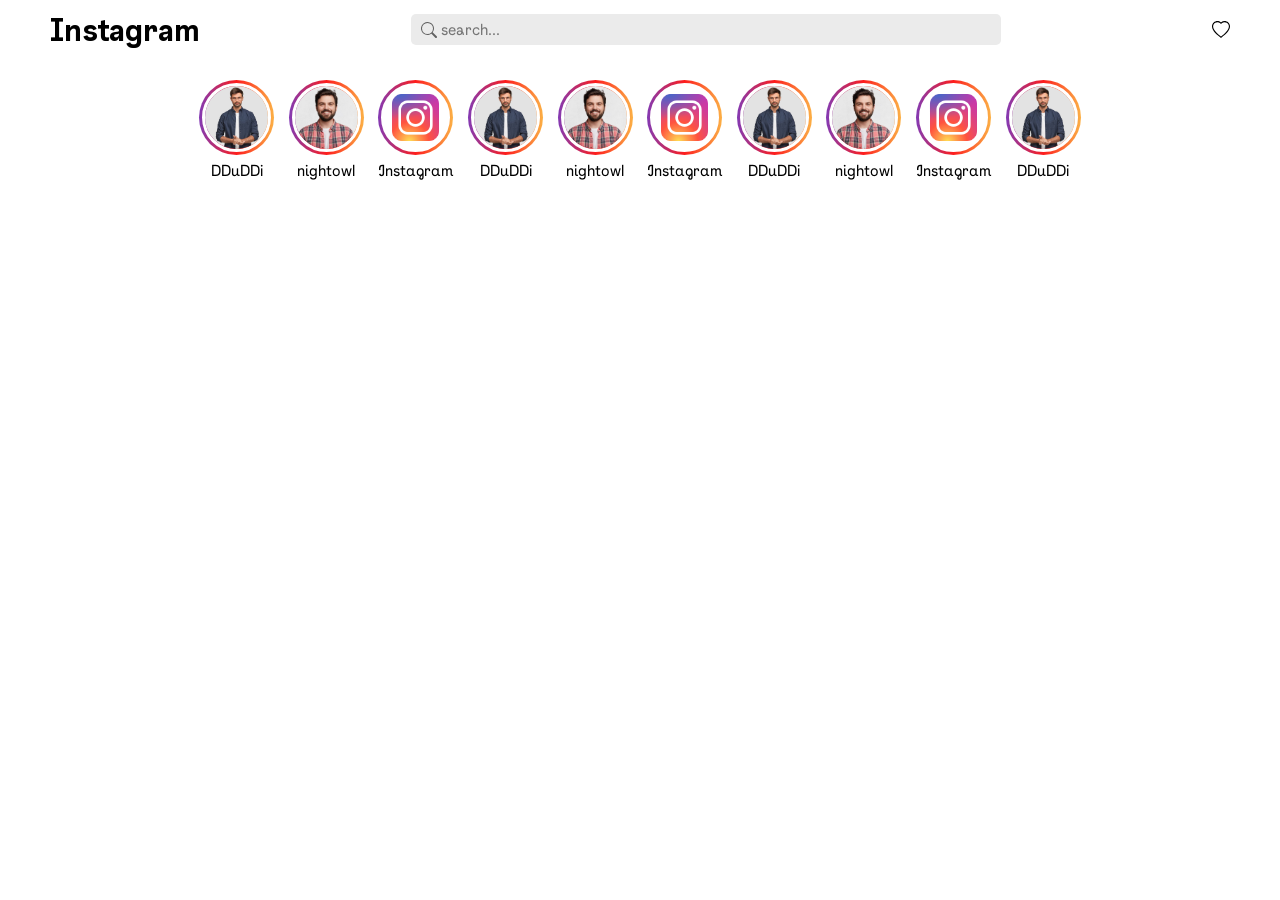
==== index.html @ c5d00a2c "first commit" ====
<!DOCTYPE html>
<html lang="en">
<head>
    <meta charset="UTF-8">
    <meta name="viewport" content="width=device-width, initial-scale=1.0">
    <title>Instagram</title>
    <link rel="shortcut icon" href="assets/img/favicon.ico" type="image/x-icon">
    <link rel="stylesheet" href="assets/css/swiper-bundle.min.css">
    <link rel="stylesheet" href="assets/css/base.css">
    <link rel="stylesheet" href="assets/css/home.css">
</head>
<body>
    <header>
        <h1>Instagram</h1>
        <div>
            <input type="search" placeholder="search...">
            <svg class="searchIcon" xmlns="http://www.w3.org/2000/svg" width="16" height="16" fill="currentColor" class="bi bi-search" viewBox="0 0 16 16">
                <path d="M11.742 10.344a6.5 6.5 0 1 0-1.397 1.398h-.001q.044.06.098.115l3.85 3.85a1 1 0 0 0 1.415-1.414l-3.85-3.85a1 1 0 0 0-.115-.1zM12 6.5a5.5 5.5 0 1 1-11 0 5.5 5.5 0 0 1 11 0"/>
            </svg>
        </div>
        <svg xmlns="http://www.w3.org/2000/svg" width="18" height="18" fill="currentColor" viewBox="0 0 16 16">
            <path d="m8 2.748-.717-.737C5.6.281 2.514.878 1.4 3.053c-.523 1.023-.641 2.5.314 4.385.92 1.815 2.834 3.989 6.286 6.357 3.452-2.368 5.365-4.542 6.286-6.357.955-1.886.838-3.362.314-4.385C13.486.878 10.4.28 8.717 2.01zM8 15C-7.333 4.868 3.279-3.04 7.824 1.143q.09.083.176.171a3 3 0 0 1 .176-.17C12.72-3.042 23.333 4.867 8 15"/>
        </svg>
    </header>
    <main>
        <section class="swiper story">
            <div class="swiper-wrapper">
                <div class="swiper-slide">
                    <div class="storyImage">
                        <img src="assets/img/prof1.jpg" alt="">
                    </div>
                    <span>DDuDDi</span>
                </div>
                <div class="swiper-slide">
                    <div class="storyImage">
                        <img src="assets/img/prof2.jpg" alt="">
                    </div>
                    <span>nightowl</span>
                </div>
                <div class="swiper-slide">
                    <div class="storyImage">
                        <img src="assets/img/favicon.png" alt="">
                    </div>
                    <span>Instagram</span>
                </div>

                <div class="swiper-slide">
                    <div class="storyImage">
                        <img src="assets/img/prof1.jpg" alt="">
                    </div>
                    <span>DDuDDi</span>
                </div>
                <div class="swiper-slide">
                    <div class="storyImage">
                        <img src="assets/img/prof2.jpg" alt="">
                    </div>
                    <span>nightowl</span>
                </div>
                <div class="swiper-slide">
                    <div class="storyImage">
                        <img src="assets/img/favicon.png" alt="">
                    </div>
                    <span>Instagram</span>
                </div>

                <div class="swiper-slide">
                    <div class="storyImage">
                        <img src="assets/img/prof1.jpg" alt="">
                    </div>
                    <span>DDuDDi</span>
                </div>
                <div class="swiper-slide">
                    <div class="storyImage">
                        <img src="assets/img/prof2.jpg" alt="">
                    </div>
                    <span>nightowl</span>
                </div>
                <div class="swiper-slide">
                    <div class="storyImage">
                        <img src="assets/img/favicon.png" alt="">
                    </div>
                    <span>Instagram</span>
                </div>

                <div class="swiper-slide">
                    <div class="storyImage">
                        <img src="assets/img/prof1.jpg" alt="">
                    </div>
                    <span>DDuDDi</span>
                </div>
                <div class="swiper-slide">
                    <div class="storyImage">
                        <img src="assets/img/prof2.jpg" alt="">
                    </div>
                    <span>nightowl</span>
                </div>
                <div class="swiper-slide">
                    <div class="storyImage">
                        <img src="assets/img/favicon.png" alt="">
                    </div>
                    <span>Instagram</span>
                </div>

                <div class="swiper-slide">
                    <div class="storyImage">
                        <img src="assets/img/prof1.jpg" alt="">
                    </div>
                    <span>DDuDDi</span>
                </div>
                <div class="swiper-slide">
                    <div class="storyImage">
                        <img src="assets/img/prof2.jpg" alt="">
                    </div>
                    <span>nightowl</span>
                </div>
                <div class="swiper-slide">
                    <div class="storyImage">
                        <img src="assets/img/favicon.png" alt="">
                    </div>
                    <span>Instagram</span>
                </div>
            </div>
            <div class="swiper-pagination"></div>
        </section>
    </main>
</body>
<script src="assets/js/swiper-bundle.min.js"></script>
<script src="assets/js/home.js"></script>
</html>
---- assets/css/base.css ----
@font-face {
    font-family:'font1';
    src: url('../font/InstagramSans.ttf');
}
@font-face {
    font-family:'font1';
    src: url('../font/InstagramSanLight.ttf');
    font-weight:lighter;
}
@font-face {
    font-family:'font1';
    src: url('../font/InstagramSansBold.ttf');
    font-weight:bold;
}
@font-face {
    font-family:'font1';
    src: url('../font/InstagramSansMedium.ttf');
    font-weight:400;
}
@font-face {
    font-family:'font1';
    src: url('../font/InstagramSansHeadline.otf');
    font-weight:bolder;
}
:root{
    --bg:#fff;
    --fg:#000;
}
*{
    margin:0;
    padding:0;
    box-sizing:border-box;
    font-family:'font1';
}
body, html{
    width:100%;
    min-height:100vh;
}
body{
    background-color:var(--bg);
    color:var(--fg);
    font-family:'font1';
    -webkit-font-smoothing:antialiased;
    -moz-osx-font-smoothing:grayscale;
    text-rendering:optimizeLegibility;
    overflow-x:hidden;
}
input{
    border:none;
    border-radius:5px;
    outline:none;
    padding:5px;
}
header{
    display:flex;
    justify-content:space-between;
    align-items:center;
    padding:10px 50px;
    line-height:40px;
}
header > h1{
    font-weight:'bold';
}
header input{
    width:100%;
    background-color:rgb(235, 235, 235);
    font-size:16px;
    padding-left:30px;
}
header > div{
    position: relative;
    width:50%;
}
header .searchIcon{
    position:absolute;
    top:50%;
    transform:translateY(-50%);
    left:10px;
    color:rgb(97, 97, 97);
}
main{
    width:70%;
    min-height:80vh;
    margin:10px auto;
}

@media (max-width: 700px){
    main{
        width:100%;
    }
}
---- assets/css/home.css ----
section.story{
    display:flex;
    gap:10px;
    width:100%;
}
section.story > .swiper-wrapper > div{
    display:flex;
    flex-direction:column;
    align-items:center;
    gap:5px;
    padding:10px;
}
@keyframes rotateAnimation{
    0%{
        transform:rotate(0deg);
    }
    100%{
        transform:rotate(360deg);
    }
}
section.story .storyImage{
    display:flex;
    flex-direction:column;
    width:75px;
    background: linear-gradient(
        to right,
        #833ab4,#fd1d1d,#fcb045
    );
    border-radius:50%;
    padding:3px;
}
section.story .storyImage:hover{
    animation: rotateAnimation 2s linear infinite;
}
section.story .storyImage:hover > img{
    animation: rotateAnimation 2s linear infinite reverse;
}
section.story img{
    position: relative;
    aspect-ratio:1;
    border-radius:50%;
    border:3px solid #fff;
    object-fit:cover;
    background:#fff;
}
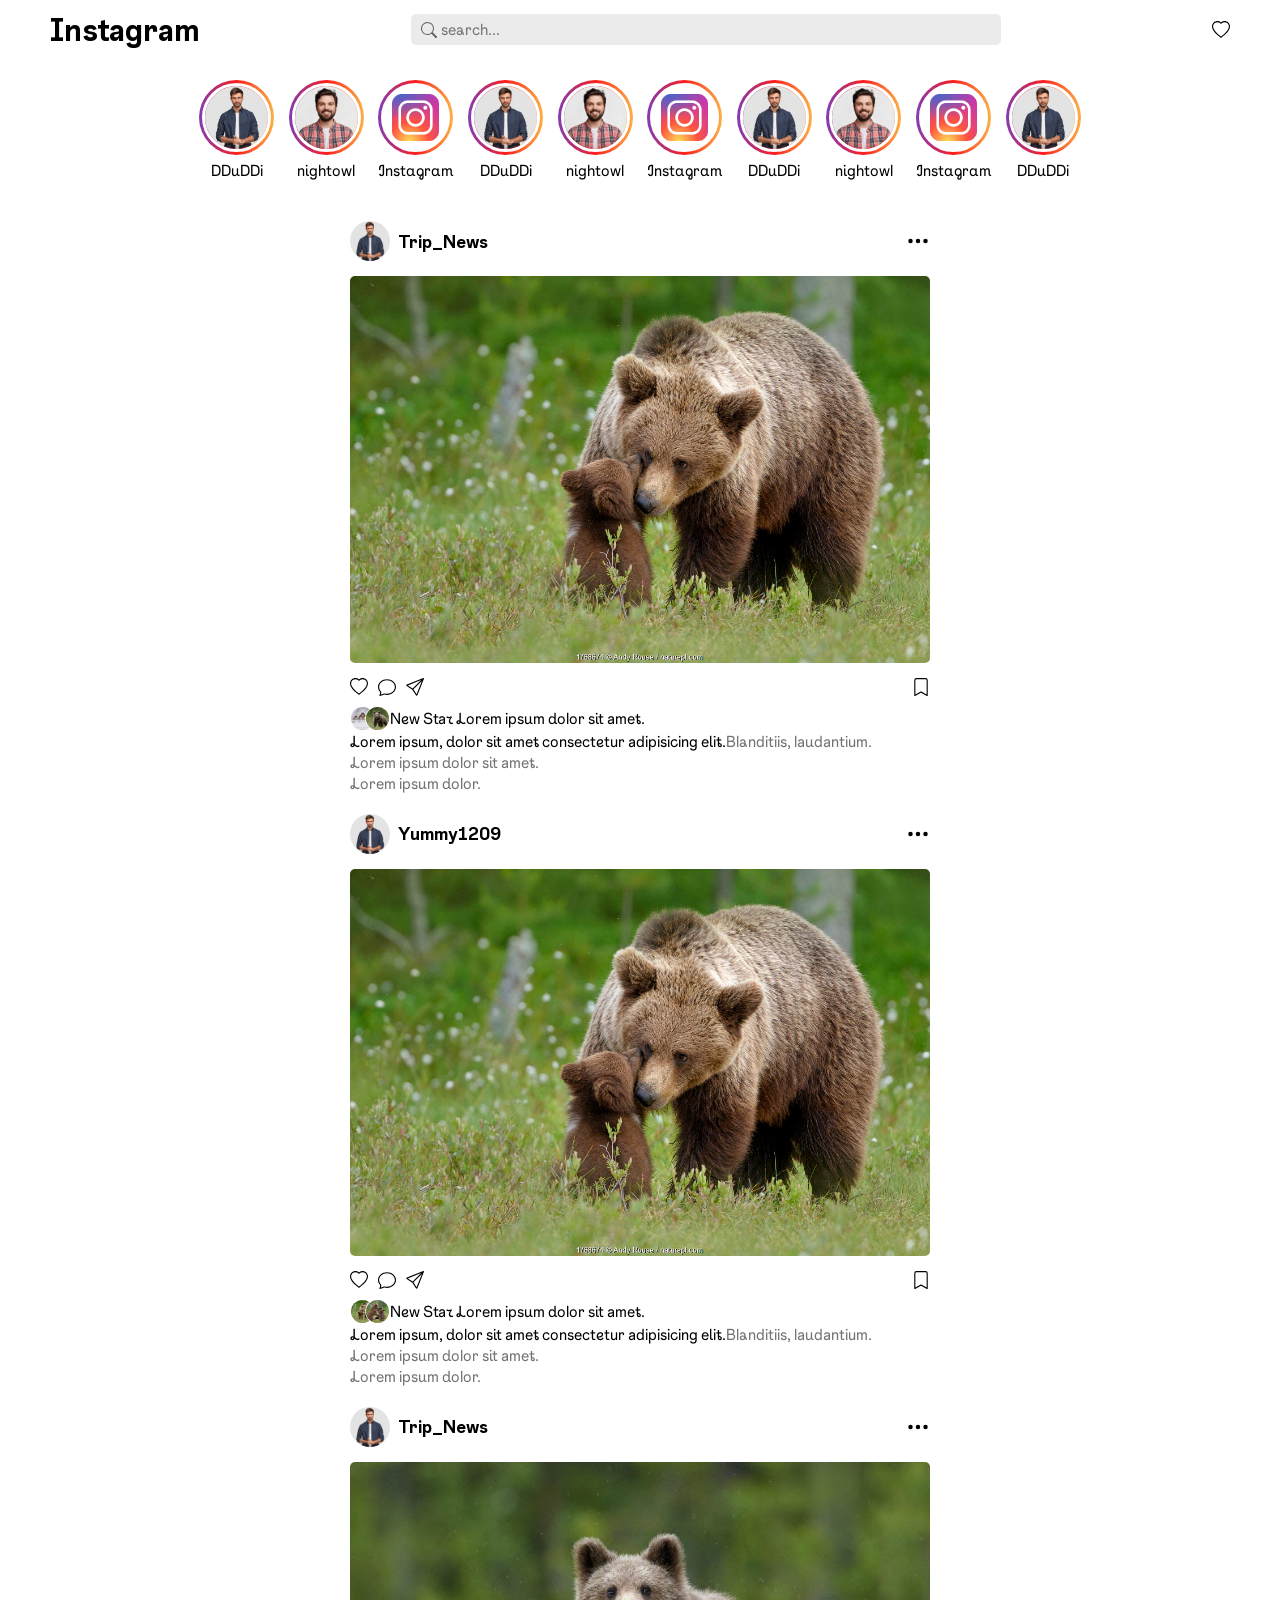
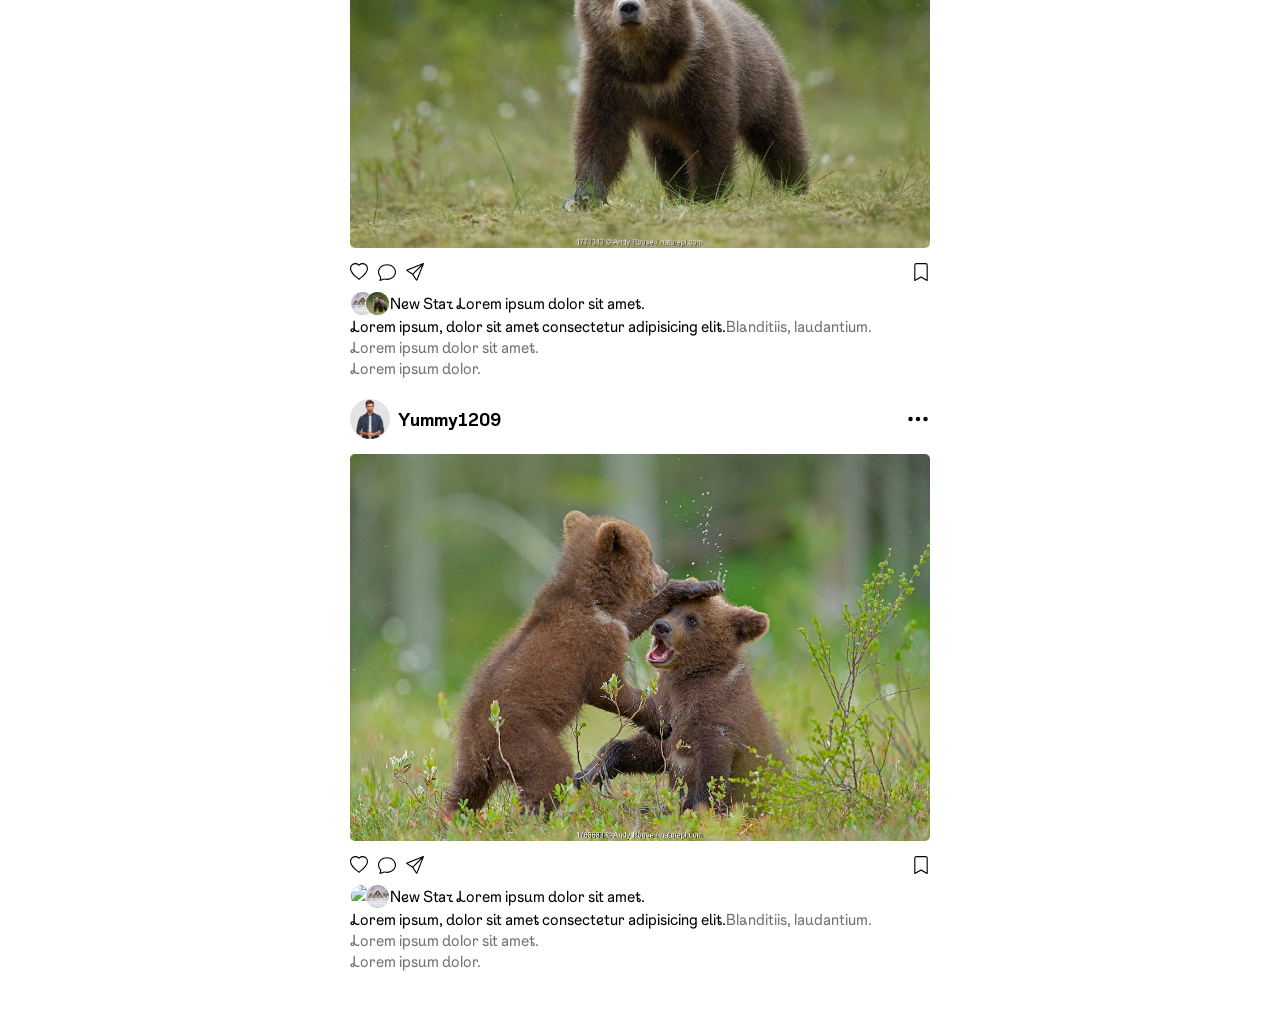
==== commit 81ee999c: "adding posts" ====
--- a/index.html
+++ b/index.html
@@ -122,6 +122,107 @@
             </div>
             <div class="swiper-pagination"></div>
         </section>
+        <section class="posts">
+            <div>
+                <div class="first">
+                    <img src="assets/img/prof1.jpg" alt="prof1">
+                    <h3>Trip_News</h3>
+                    <svg xmlns="http://www.w3.org/2000/svg" width="24" height="24" fill="currentColor" class="bi bi-three-dots" viewBox="0 0 16 16">
+                        <path d="M3 9.5a1.5 1.5 0 1 1 0-3 1.5 1.5 0 0 1 0 3m5 0a1.5 1.5 0 1 1 0-3 1.5 1.5 0 0 1 0 3m5 0a1.5 1.5 0 1 1 0-3 1.5 1.5 0 0 1 0 3"/>
+                    </svg>
+                </div>
+                <img src="assets/img/post2.jpg" alt="prof2">
+                <div class="icon">
+                    <img src="assets/icon/heart.svg" alt="heart icon">
+                    <img src="assets/icon/chat.svg" alt="chat icon">
+                    <img src="assets/icon/send.svg" alt="send icon">
+                    <img src="assets/icon/bookmark.svg" alt="bookmark icon">
+                </div>
+                <span>
+                    <img src="assets/img/post1.png" alt="prof1">
+                    <img src="assets/img/post3.jpg" alt="prof1">
+                    New Star Lorem ipsum dolor sit amet.
+                </span>
+                <span>Lorem ipsum, dolor sit amet consectetur adipisicing elit. <span class="gray">Blanditiis, laudantium.</span></span>
+                <span class="gray">Lorem ipsum dolor sit amet.</span>
+                <span class="gray">Lorem ipsum dolor.</span>
+            </div>
+
+            <div>
+                <div class="first">
+                    <img src="assets/img/prof1.jpg" alt="prof1">
+                    <h3>Yummy1209</h3>
+                    <svg xmlns="http://www.w3.org/2000/svg" width="24" height="24" fill="currentColor" class="bi bi-three-dots" viewBox="0 0 16 16">
+                        <path d="M3 9.5a1.5 1.5 0 1 1 0-3 1.5 1.5 0 0 1 0 3m5 0a1.5 1.5 0 1 1 0-3 1.5 1.5 0 0 1 0 3m5 0a1.5 1.5 0 1 1 0-3 1.5 1.5 0 0 1 0 3"/>
+                    </svg>
+                </div>
+                <img src="assets/img/post2.jpg" alt="prof1">
+                <div class="icon">
+                    <img src="assets/icon/heart.svg" alt="heart icon">
+                    <img src="assets/icon/chat.svg" alt="chat icon">
+                    <img src="assets/icon/send.svg" alt="send icon">
+                    <img src="assets/icon/bookmark.svg" alt="bookmark icon">
+                </div>
+                <span>
+                    <img src="assets/img/post2.jpg" alt="prof1">
+                    <img src="assets/img/post4.jpg" alt="prof1">
+                    New Star Lorem ipsum dolor sit amet.
+                </span>
+                <span>Lorem ipsum, dolor sit amet consectetur adipisicing elit. <span class="gray">Blanditiis, laudantium.</span></span>
+                <span class="gray">Lorem ipsum dolor sit amet.</span>
+                <span class="gray">Lorem ipsum dolor.</span>
+            </div>
+
+            <div>
+                <div class="first">
+                    <img src="assets/img/prof1.jpg" alt="prof1">
+                    <h3>Trip_News</h3>
+                    <svg xmlns="http://www.w3.org/2000/svg" width="24" height="24" fill="currentColor" class="bi bi-three-dots" viewBox="0 0 16 16">
+                        <path d="M3 9.5a1.5 1.5 0 1 1 0-3 1.5 1.5 0 0 1 0 3m5 0a1.5 1.5 0 1 1 0-3 1.5 1.5 0 0 1 0 3m5 0a1.5 1.5 0 1 1 0-3 1.5 1.5 0 0 1 0 3"/>
+                    </svg>
+                </div>
+                <img src="assets/img/post3.jpg" alt="prof2">
+                <div class="icon">
+                    <img src="assets/icon/heart.svg" alt="heart icon">
+                    <img src="assets/icon/chat.svg" alt="chat icon">
+                    <img src="assets/icon/send.svg" alt="send icon">
+                    <img src="assets/icon/bookmark.svg" alt="bookmark icon">
+                </div>
+                <span>
+                    <img src="assets/img/post1.png" alt="prof1">
+                    <img src="assets/img/post3.jpg" alt="prof1">
+                    New Star Lorem ipsum dolor sit amet.
+                </span>
+                <span>Lorem ipsum, dolor sit amet consectetur adipisicing elit. <span class="gray">Blanditiis, laudantium.</span></span>
+                <span class="gray">Lorem ipsum dolor sit amet.</span>
+                <span class="gray">Lorem ipsum dolor.</span>
+            </div>
+
+            <div>
+                <div class="first">
+                    <img src="assets/img/prof1.jpg" alt="prof1">
+                    <h3>Yummy1209</h3>
+                    <svg xmlns="http://www.w3.org/2000/svg" width="24" height="24" fill="currentColor" class="bi bi-three-dots" viewBox="0 0 16 16">
+                        <path d="M3 9.5a1.5 1.5 0 1 1 0-3 1.5 1.5 0 0 1 0 3m5 0a1.5 1.5 0 1 1 0-3 1.5 1.5 0 0 1 0 3m5 0a1.5 1.5 0 1 1 0-3 1.5 1.5 0 0 1 0 3"/>
+                    </svg>
+                </div>
+                <img src="assets/img/post4.jpg" alt="prof2">
+                <div class="icon">
+                    <img src="assets/icon/heart.svg" alt="heart icon">
+                    <img src="assets/icon/chat.svg" alt="chat icon">
+                    <img src="assets/icon/send.svg" alt="send icon">
+                    <img src="assets/icon/bookmark.svg" alt="bookmark icon">
+                </div>
+                <span>
+                    <img src="assets/img/post2.png" alt="prof1">
+                    <img src="assets/img/post1.png" alt="prof1">
+                    New Star Lorem ipsum dolor sit amet.
+                </span>
+                <span>Lorem ipsum, dolor sit amet consectetur adipisicing elit. <span class="gray">Blanditiis, laudantium.</span></span>
+                <span class="gray">Lorem ipsum dolor sit amet.</span>
+                <span class="gray">Lorem ipsum dolor.</span>
+            </div>
+        </section>
     </main>
 </body>
 <script src="assets/js/swiper-bundle.min.js"></script>
--- a/assets/css/base.css
+++ b/assets/css/base.css
@@ -85,6 +85,12 @@
 }
 
 @media (max-width: 700px){
+    header{
+        padding:10px;
+    }
+    header input, header .searchIcon{
+        display:none;
+    }
     main{
         width:100%;
     }
--- a/assets/css/home.css
+++ b/assets/css/home.css
@@ -1,4 +1,9 @@
+/* Story Part */
+
 section.story{
+    position:sticky;
+    top:0;
+    background-color:#fff;
     display:flex;
     gap:10px;
     width:100%;
@@ -42,4 +47,73 @@
     border:3px solid #fff;
     object-fit:cover;
     background:#fff;
+}
+
+/* Posts Part */
+.posts{
+    display:flex;
+    flex-direction:column;
+    /* background-color: #fcb045; */
+    padding:20px 0;
+}
+.posts > div{
+    width:95%;
+    max-width:600px;
+    margin:0 auto;
+    display:flex;
+    flex-direction:column;
+    /* background-color: #833ab4; */
+    padding:10px;
+}
+
+.posts > div > div.first{
+    display:flex;
+    align-items:center;
+    gap:8px;
+}
+
+.posts > div > div.first > img{
+    width:40px;
+    height:40px;
+    border-radius:50%;
+    aspect-ratio:1;
+    object-fit:cover;
+}
+.posts > div > div.first > svg{
+    margin-left:auto;
+}
+.posts > div > img{
+    border-radius:5px;
+    margin:15px 0;
+}
+
+.posts > div > div.icon{
+    display:flex;
+    gap:10px;
+    margin-bottom:10px;
+    align-items:center;
+}
+.posts > div > div.icon > img{
+    width:18px;
+}
+.posts > div > div.icon > img:last-child{
+    margin-left:auto;
+}
+
+.posts > div > span{
+    display:flex;
+    align-items:center;
+}
+.posts > div > span > img{
+    width:25px;
+    border-radius:50%;
+    aspect-ratio:1;
+    object-fit:cover;
+    border:1px solid #fff;
+}
+.posts > div > span > img:not(:first-child){
+    margin-left:-10px;
+}
+.posts .gray{
+    color:#737373;
 }
